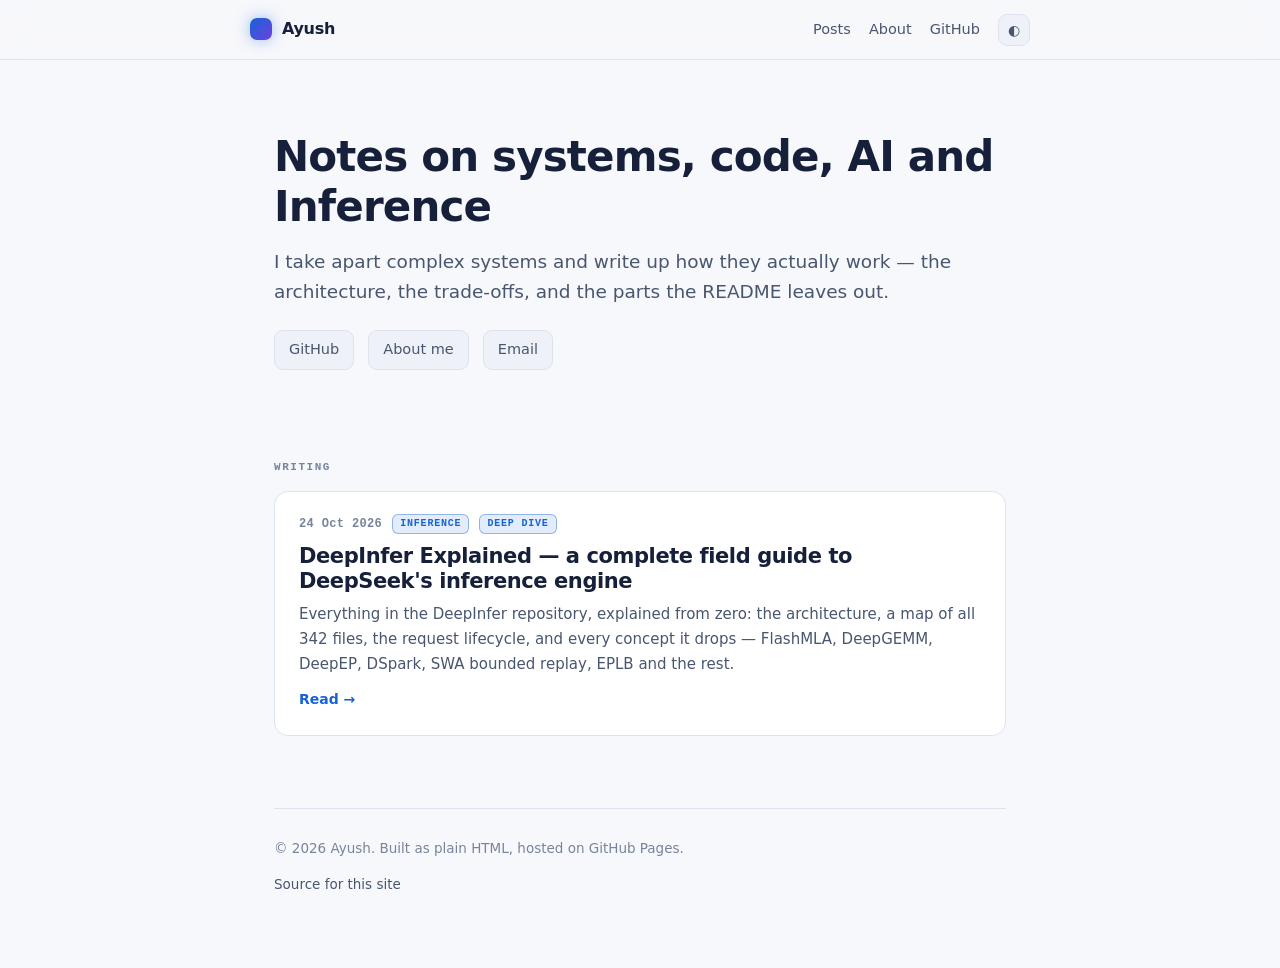
==== index.html @ 88f85e42 "first post" ====
<!DOCTYPE html>
<html lang="en" data-theme="dark">
<head>
<meta charset="utf-8">
<meta name="viewport" content="width=device-width, initial-scale=1">
<title>Ayush — Notes on systems, code, AI and Inference</title>
<meta name="description" content="Notes on systems, code, AI and Inference — writing about systems, inference, and how things actually work under the hood.">
<link rel="stylesheet" href="assets/style.css">
<link rel="icon" href="data:image/svg+xml,<svg xmlns='http://www.w3.org/2000/svg' viewBox='0 0 100 100'><rect width='100' height='100' rx='28' fill='%2356a8ff'/></svg>">
<meta property="og:title" content="Ayush — Notes on systems, code, AI and Inference">
<meta property="og:description" content="Writing about systems, inference, and how things actually work under the hood.">
<meta property="og:type" content="website">
<meta property="og:url" content="https://SutraStack.github.io/">
</head>
<body>

<div id="top"><div class="inner">
  <a class="brand" href="/"><span class="dot"></span>Ayush</a>
  <nav>
    <a href="/">Posts</a>
    <a href="/about.html">About</a>
    <a href="https://github.com/SutraStack" target="_blank" rel="noopener">GitHub</a>
    <button class="tbtn" id="themebtn" title="Toggle theme" aria-label="Toggle theme">◐</button>
  </nav>
</div></div>

<div class="wrap">

  <header class="hero">
    <h1>Notes on systems, code, AI and Inference</h1>
    <p>I take apart complex systems and write up how they actually work — the architecture,
       the trade-offs, and the parts the README leaves out.</p>
    <div class="hero-links">
      <a href="https://github.com/SutraStack" target="_blank" rel="noopener">GitHub</a>
      <a href="/about.html">About me</a>
      <a href="mailto:hello@example.com">Email</a>
    </div>
  </header>

  <!-- ============================================================
       POSTS. To add a new one, copy a block below and change it.
       Newest post goes at the TOP.
       ============================================================ -->
  <p class="sec-label">Writing</p>

  <a class="post" href="/posts/deepinfer-explained.html">
    <div class="meta">
      <time datetime="2026-10-24">24 Oct 2026</time>
      <span class="tag">inference</span>
      <span class="tag">deep dive</span>
    </div>
    <h2>DeepInfer Explained — a complete field guide to DeepSeek's inference engine</h2>
    <p>Everything in the DeepInfer repository, explained from zero: the architecture, a map of all
       342 files, the request lifecycle, and every concept it drops — FlashMLA, DeepGEMM, DeepEP,
       DSpark, SWA bounded replay, EPLB and the rest.</p>
    <span class="readmore">Read →</span>
  </a>

  <!-- Copy this block for your next post:
  <a class="post" href="/posts/my-second-post.html">
    <div class="meta">
      <time datetime="2026-11-01">1 Nov 2026</time>
      <span class="tag">topic</span>
    </div>
    <h2>Post title goes here</h2>
    <p>One or two sentences that make someone want to click.</p>
    <span class="readmore">Read →</span>
  </a>
  -->

  <footer>
    <p>© <span id="yr">2026</span> Ayush. Built as plain HTML, hosted on GitHub Pages.</p>
    <p><a href="https://github.com/SutraStack/SutraStack.github.io" target="_blank" rel="noopener">Source for this site</a></p>
  </footer>
</div>

<script>
(function(){
  var root = document.documentElement;
  try {
    var saved = localStorage.getItem("blog-theme");
    if (saved) root.dataset.theme = saved;
    else if (matchMedia("(prefers-color-scheme: light)").matches) root.dataset.theme = "light";
  } catch(e){}
  document.getElementById("themebtn").onclick = function(){
    root.dataset.theme = root.dataset.theme === "dark" ? "light" : "dark";
    try { localStorage.setItem("blog-theme", root.dataset.theme); } catch(e){}
  };
  document.getElementById("yr").textContent = new Date().getFullYear();
})();
</script>
</body>
</html>
---- assets/style.css ----
/* ============================================================
   Shared blog styling. Same design tokens as the posts, so the
   homepage and the articles read as one site.
   ============================================================ */
:root{
  --bg:#0a0e1a; --bg-2:#0e1424; --bg-3:#131a2d; --panel:#111829; --panel-2:#161f35;
  --line:#243149; --line-2:#2e3c58;
  --tx:#e6ecf7; --tx-2:#aab6cd; --tx-3:#75839d;
  --acc:#56a8ff; --acc-2:#9d7bff; --acc-3:#2ee6a8; --warn:#ffb648;
  --mono:ui-monospace,SFMono-Regular,"SF Mono",Menlo,Consolas,"Liberation Mono",monospace;
  --sans:ui-sans-serif,system-ui,-apple-system,"Segoe UI",Inter,Roboto,"Helvetica Neue",Arial,sans-serif;
  --rad:14px;
  --shadow:0 2px 6px rgba(0,0,0,.3),0 12px 32px -8px rgba(0,0,0,.45);
}
html[data-theme="light"]{
  --bg:#f7f8fb; --bg-2:#ffffff; --bg-3:#eef1f7; --panel:#ffffff; --panel-2:#f3f5fa;
  --line:#dde3ee; --line-2:#c7d0e0;
  --tx:#16203a; --tx-2:#49566f; --tx-3:#78849b;
  --acc:#1763d6; --acc-2:#6d41e0; --acc-3:#07875e; --warn:#a86500;
  --shadow:0 1px 3px rgba(16,32,64,.08),0 10px 28px -10px rgba(16,32,64,.18);
}
*{box-sizing:border-box}
html{scroll-behavior:smooth}
body{margin:0;background:var(--bg);color:var(--tx);font-family:var(--sans);
  font-size:16px;line-height:1.65;-webkit-font-smoothing:antialiased}
a{color:var(--acc);text-decoration:none}
a:hover{text-decoration:underline}
code{font-family:var(--mono);font-size:.875em;background:var(--bg-3);border:1px solid var(--line);
  border-radius:5px;padding:1px 5px;overflow-wrap:anywhere}
h1,h2,h3{line-height:1.2;margin:0;font-weight:680;letter-spacing:-.02em}
p{margin:0 0 1em}

.wrap{max-width:780px;margin:0 auto;padding:0 24px}

/* ---- top bar ---- */
#top{position:sticky;top:0;z-index:40;display:flex;align-items:center;gap:14px;height:60px;
  padding:0 24px;background:color-mix(in srgb,var(--bg) 88%,transparent);
  backdrop-filter:blur(14px);border-bottom:1px solid var(--line)}
#top .inner{max-width:780px;margin:0 auto;width:100%;display:flex;align-items:center;gap:16px}
.brand{display:flex;align-items:center;gap:10px;font-weight:700;letter-spacing:-.02em;color:var(--tx)}
.brand:hover{text-decoration:none}
.brand .dot{width:22px;height:22px;border-radius:7px;flex:0 0 auto;
  background:linear-gradient(135deg,var(--acc),var(--acc-2));
  box-shadow:0 0 18px -4px var(--acc)}
#top nav{margin-left:auto;display:flex;gap:18px;align-items:center}
#top nav a{color:var(--tx-2);font-size:14.5px}
#top nav a:hover{color:var(--tx);text-decoration:none}
.tbtn{background:var(--bg-3);border:1px solid var(--line);color:var(--tx-2);border-radius:9px;
  height:32px;width:32px;cursor:pointer;font-size:14px;line-height:1}
.tbtn:hover{border-color:var(--acc);color:var(--tx)}

/* ---- hero ---- */
header.hero{padding:72px 0 44px}
header.hero h1{font-size:42px;margin-bottom:14px}
header.hero p{font-size:18.5px;color:var(--tx-2);max-width:62ch;margin-bottom:0}
.hero-links{display:flex;gap:14px;flex-wrap:wrap;margin-top:22px}
.hero-links a{font-size:14.5px;background:var(--bg-3);border:1px solid var(--line);
  border-radius:9px;padding:7px 14px;color:var(--tx-2)}
.hero-links a:hover{border-color:var(--acc);color:var(--tx);text-decoration:none}

/* ---- post list ---- */
.sec-label{font:700 11px/1 var(--mono);letter-spacing:.14em;text-transform:uppercase;
  color:var(--tx-3);margin:48px 0 18px}
.post{display:block;padding:22px 24px;margin-bottom:16px;border:1px solid var(--line);
  border-radius:var(--rad);background:var(--panel);transition:border-color .15s,transform .15s}
.post:hover{border-color:var(--acc);text-decoration:none;transform:translateY(-2px);box-shadow:var(--shadow)}
.post h2{font-size:21px;color:var(--tx);margin-bottom:8px}
.post .meta{display:flex;gap:10px;align-items:center;flex-wrap:wrap;margin-bottom:10px}
.post time{font:600 12px/1 var(--mono);color:var(--tx-3);letter-spacing:.03em}
.tag{font:700 10px/1 var(--mono);letter-spacing:.08em;text-transform:uppercase;padding:4px 7px;
  border-radius:6px;border:1px solid color-mix(in srgb,var(--acc) 40%,transparent);
  color:var(--acc);background:color-mix(in srgb,var(--acc) 12%,transparent)}
.post p{color:var(--tx-2);font-size:15px;margin:0}
.readmore{color:var(--acc);font-size:14px;font-weight:600;margin-top:12px;display:inline-block}

/* ---- prose (for about.html / simple posts) ---- */
.prose h2{font-size:24px;margin:36px 0 12px}
.prose h3{font-size:18px;margin:28px 0 8px}
.prose ul{padding-left:1.2em;color:var(--tx-2)}
.prose li{margin:.35em 0}
.prose p{color:var(--tx-2)}

footer{border-top:1px solid var(--line);margin-top:72px;padding:28px 0 60px;
  color:var(--tx-3);font-size:13.5px}
footer a{color:var(--tx-2)}

@media(max-width:640px){
  header.hero{padding:48px 0 32px}
  header.hero h1{font-size:32px}
  header.hero p{font-size:16.5px}
  #top nav{gap:12px}
  #top nav a{font-size:13.5px}
  .wrap,#top{padding-left:18px;padding-right:18px}
}
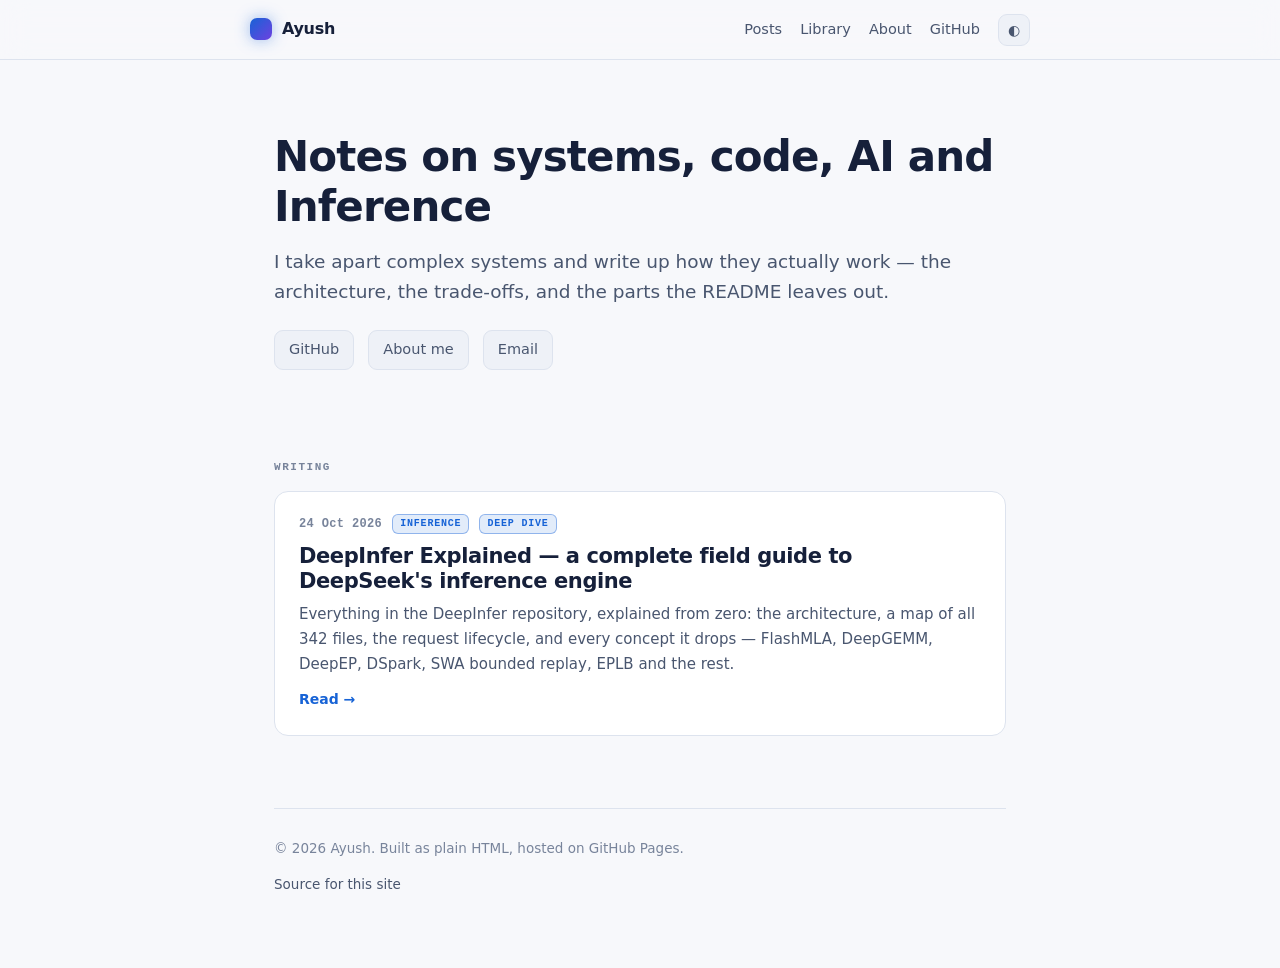
==== commit 9abf1086: "add Library link to site nav Co-Authored-By: Claude Sonnet 5.5 <noreply@anthropic.com>" ====
--- a/index.html
+++ b/index.html
@@ -18,6 +18,7 @@
   <a class="brand" href="/"><span class="dot"></span>Ayush</a>
   <nav>
     <a href="/">Posts</a>
+    <a href="/library.html">Library</a>
     <a href="/about.html">About</a>
     <a href="https://github.com/SutraStack" target="_blank" rel="noopener">GitHub</a>
     <button class="tbtn" id="themebtn" title="Toggle theme" aria-label="Toggle theme">◐</button>
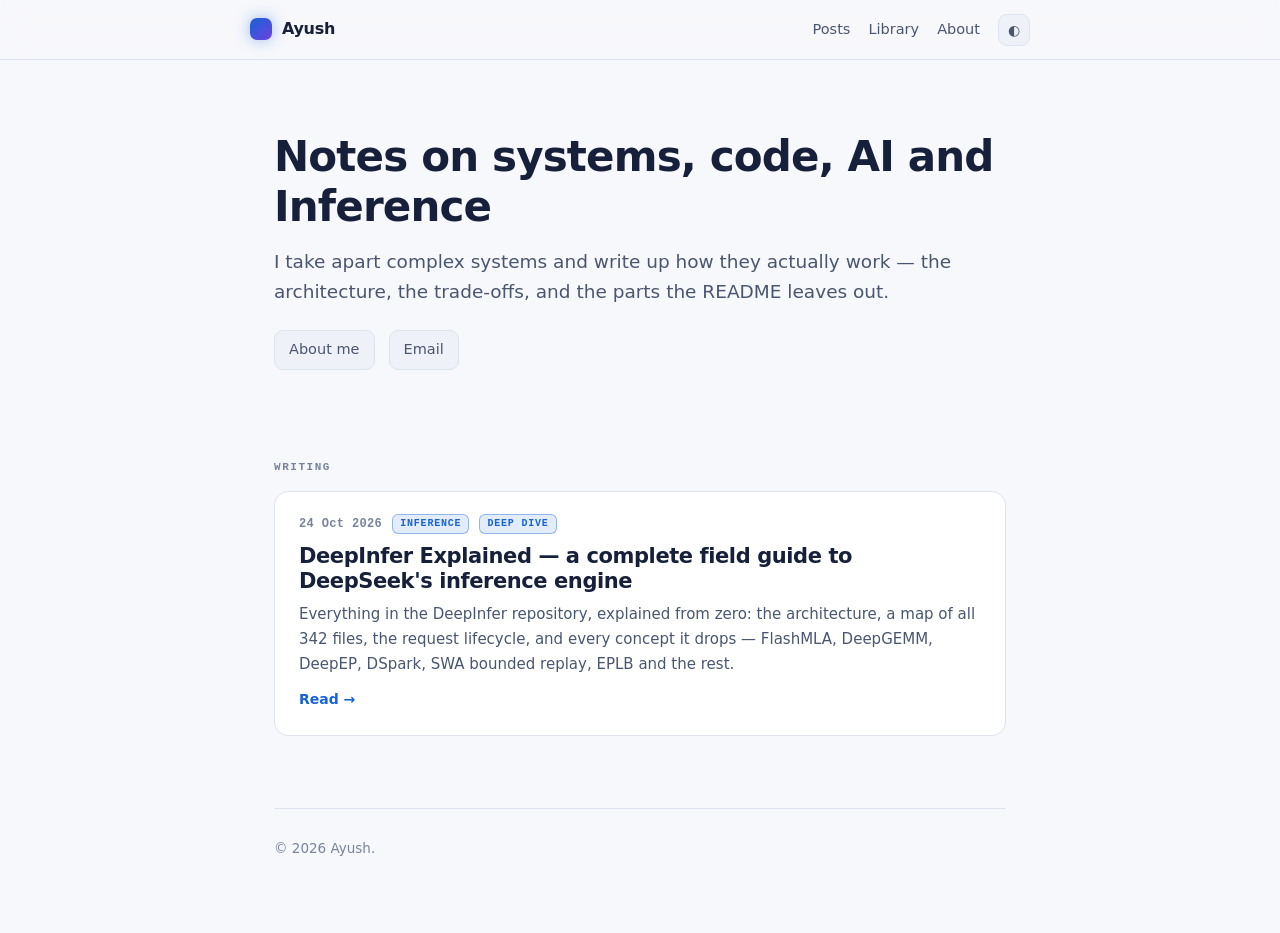
==== commit 1d18eef8: "remove GitHub links and source references from site chrome Co-Authored-By: Claude Sonnet 5.5 <norepl" ====
--- a/index.html
+++ b/index.html
@@ -20,7 +20,6 @@
     <a href="/">Posts</a>
     <a href="/library.html">Library</a>
     <a href="/about.html">About</a>
-    <a href="https://github.com/SutraStack" target="_blank" rel="noopener">GitHub</a>
     <button class="tbtn" id="themebtn" title="Toggle theme" aria-label="Toggle theme">◐</button>
   </nav>
 </div></div>
@@ -32,7 +31,6 @@
     <p>I take apart complex systems and write up how they actually work — the architecture,
        the trade-offs, and the parts the README leaves out.</p>
     <div class="hero-links">
-      <a href="https://github.com/SutraStack" target="_blank" rel="noopener">GitHub</a>
       <a href="/about.html">About me</a>
       <a href="mailto:hello@example.com">Email</a>
     </div>
@@ -70,8 +68,7 @@
   -->
 
   <footer>
-    <p>© <span id="yr">2026</span> Ayush. Built as plain HTML, hosted on GitHub Pages.</p>
-    <p><a href="https://github.com/SutraStack/SutraStack.github.io" target="_blank" rel="noopener">Source for this site</a></p>
+    <p>© <span id="yr">2026</span> Ayush.</p>
   </footer>
 </div>
 
